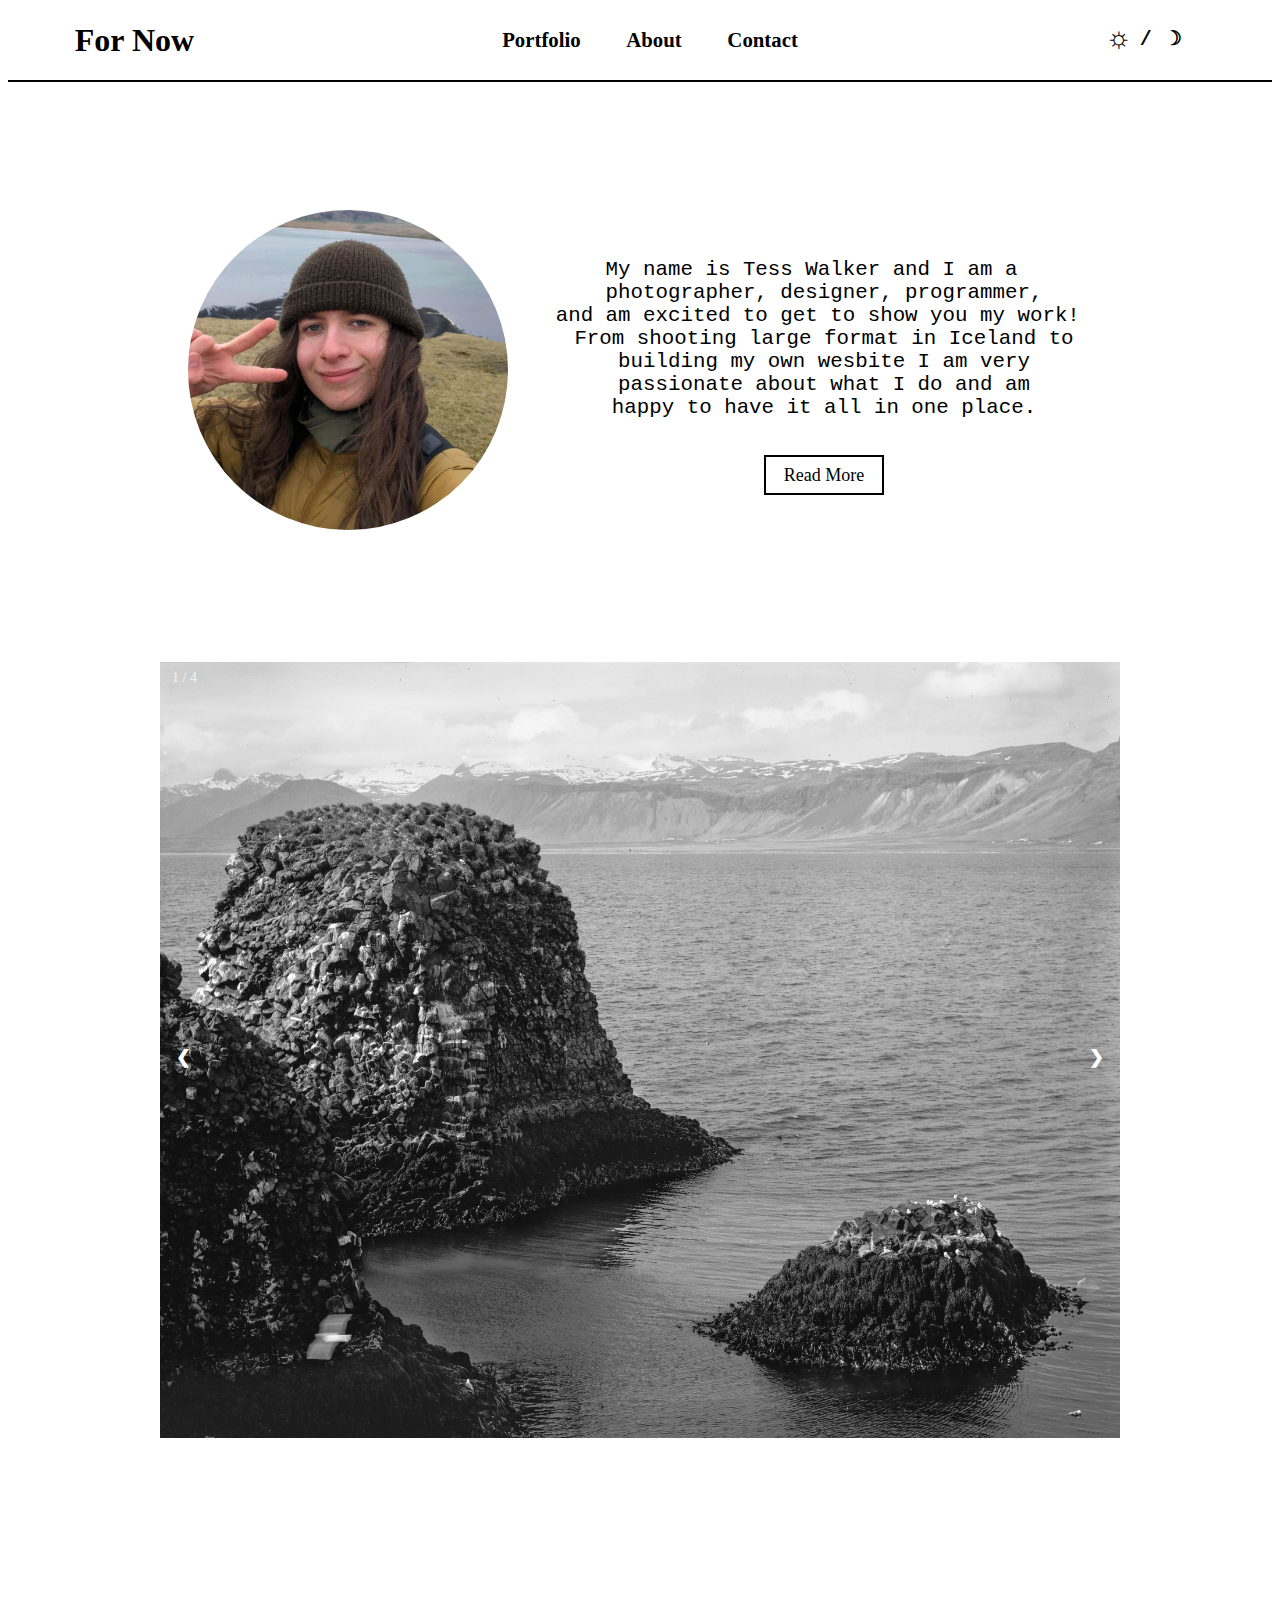
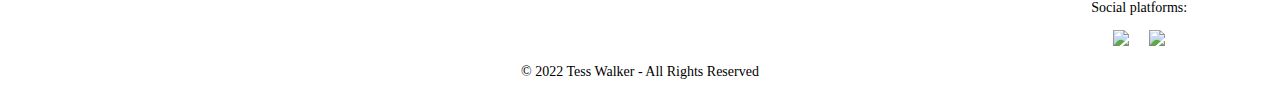
==== index.html @ 21f1e5c9 "I think you spelled something wrong..." ====
<!DOCTYPE html>
<html lang="en">
    <head>
    <style>
            @import url('https://fonts.googleapis.com/css2?family=Noto+Sans:ital,wght@0,300;0,400;0,600;0,700;1,300;1,400;1,600;1,700&display=swap');
        </style> 
        <script type="text/javascript" async src="external.js"></script>
        <meta charset="utf-8">
        <meta http-equiv="X-UA-Compatible" content="IE=edge">
        <meta name="viewport" content="width=device-width, initial-scale=1">
        <title>For Now</title>
        <style>
            @import url(styles/index.css);
        </style>
    </head>
    <body>
        <header>
            <div>
                <h1><a href="index.html">For Now</a></h1>
            </div>
            <div>
                <ul>
                    <li><a href="portfolio.html">Portfolio</a></li>
                    <!-- <li class="link"><a href="posts.html">Posts</a></li> -->
                    <li><a href="about.html">About</a></li>
                    <li><a href="contact.html">Contact</a></li>
                </ul>
            </div>
                <button type="button" class="toggle"><span id="sun-too-small">☼</span> / ☽</button>
        </header>
        <main>
            <div id="me">
                <img id="portrait" src="images/me.jpg" alt="Portrait of myself" title="That's me!" />
            </div>
            <div id="description-me">
                <p>
                    <pre>
My name is Tess Walker and I am a  
photographer, designer, programmer,
and am excited to get to show you my work! 
From shooting large format in Iceland to
building my own wesbite I am very
passionate about what I do and am
happy to have it all in one place.
                    </pre>
                    <a id="read-more" href="about.html"><button class="read-more">Read More</button></a>
                </p>
            </div>
            <div class="slideshow">
                <div class="slide">
                    <div class="numbertext">1 / 4</div>
                    <img src="images/iceland-1.jpg" style="width:60rem; height:48.5rem">
                </div>
                <div class="slide">
                    <div class="numbertext">2 / 4</div>
                    <img src="images/iceland-2.jpg" style="width:60rem; height:48.5rem">
                </div>
                <div class="slide">
                    <div class="numbertext">3 / 4</div>
                    <img src="images/iceland-3.jpg" style="width:60rem; height:48.5rem">
                </div>
                <div class="slide">
                    <div class="numbertext">4 / 4</div>
                    <img src="images/iceland-4.jpg" style="width:60rem; height:48.5rem">
                </div>
                <a class="prev" onclick="plusSlides(-1)">&#10094;</a>
                <a class="next" onclick="plusSlides(1)">&#10095;</a>
            </div>
            <br>
            <script>
                    let slideIndex = 1;
                    showSlides(slideIndex);

                    function plusSlides(n) {
                    showSlides(slideIndex += n);
                    }

                    function currentSlide(n) {
                    showSlides(slideIndex = n);
                    }

                    function showSlides(n) {
                    let i;
                    let slides = document.getElementsByClassName("slide");
                    if (n > slides.length) {slideIndex = 1}
                    if (n < 1) {slideIndex = slides.length}
                    for (i = 0; i < slides.length; i++) {
                        slides[i].style.display = "none";
                    }
                    slides[slideIndex-1].style.display = "block";
                    }
            </script>
        </main>
        <footer>
            <div class="copyright">
                <p>© 2022 Tess Walker - All Rights Reserved</p>
            </div>
            <div class="social">
                <p>Social platforms:</p>
                <a href="https://github.com/gitess2" target="_blank" rel="noopener"><img id="git" src="images/GitHub-Mark-120px-plus.png" style="width:35px"></a>
                <a href="https://instagram.com/haert_walker?igshid=YmMyMTA2M2Y=" target="_blank" rel="noopener"><img id="insta" src="images/Instagram_Glyph_Gradient.png" style="width:35px"></a>
            </div>
        </footer>
    </body>
</html>
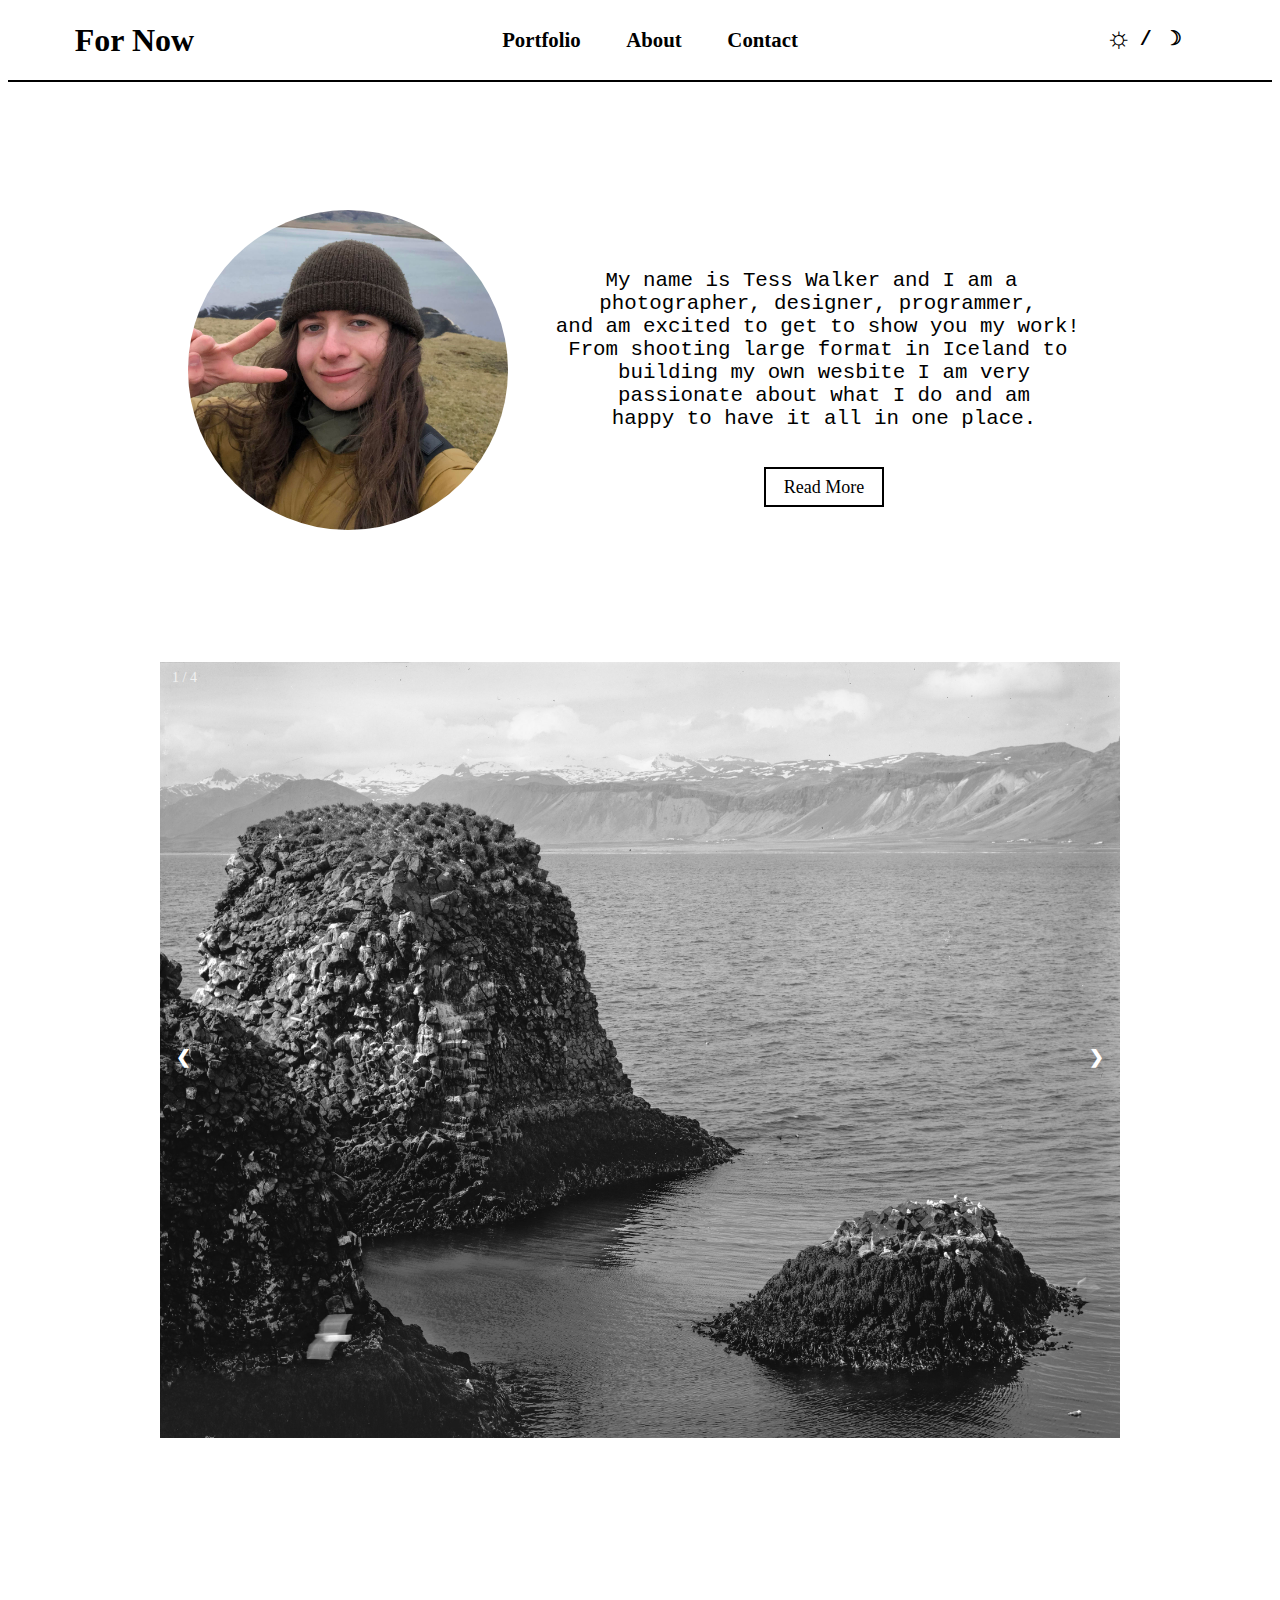
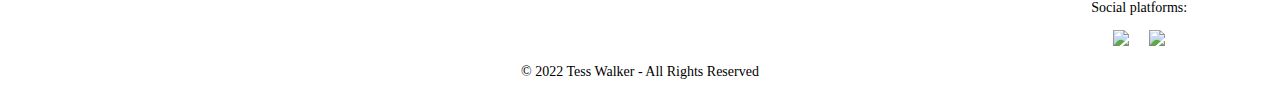
==== commit bab93fa7: "test commit" ====
--- a/index.html
+++ b/index.html
@@ -1,7 +1,7 @@
 <!DOCTYPE html>
 <html lang="en">
     <head>
-    <style>
+        <style>
             @import url('https://fonts.googleapis.com/css2?family=Noto+Sans:ital,wght@0,300;0,400;0,600;0,700;1,300;1,400;1,600;1,700&display=swap');
         </style> 
         <script type="text/javascript" async src="external.js"></script>
@@ -34,11 +34,11 @@
             </div>
             <div id="description-me">
                 <p>
-                    <pre>
+                    <pre> <!--???-->
 My name is Tess Walker and I am a  
-photographer, designer, programmer,
+photographer, designer, programmer, 
 and am excited to get to show you my work! 
-From shooting large format in Iceland to
+From shooting large format in Iceland to 
 building my own wesbite I am very
 passionate about what I do and am
 happy to have it all in one place.
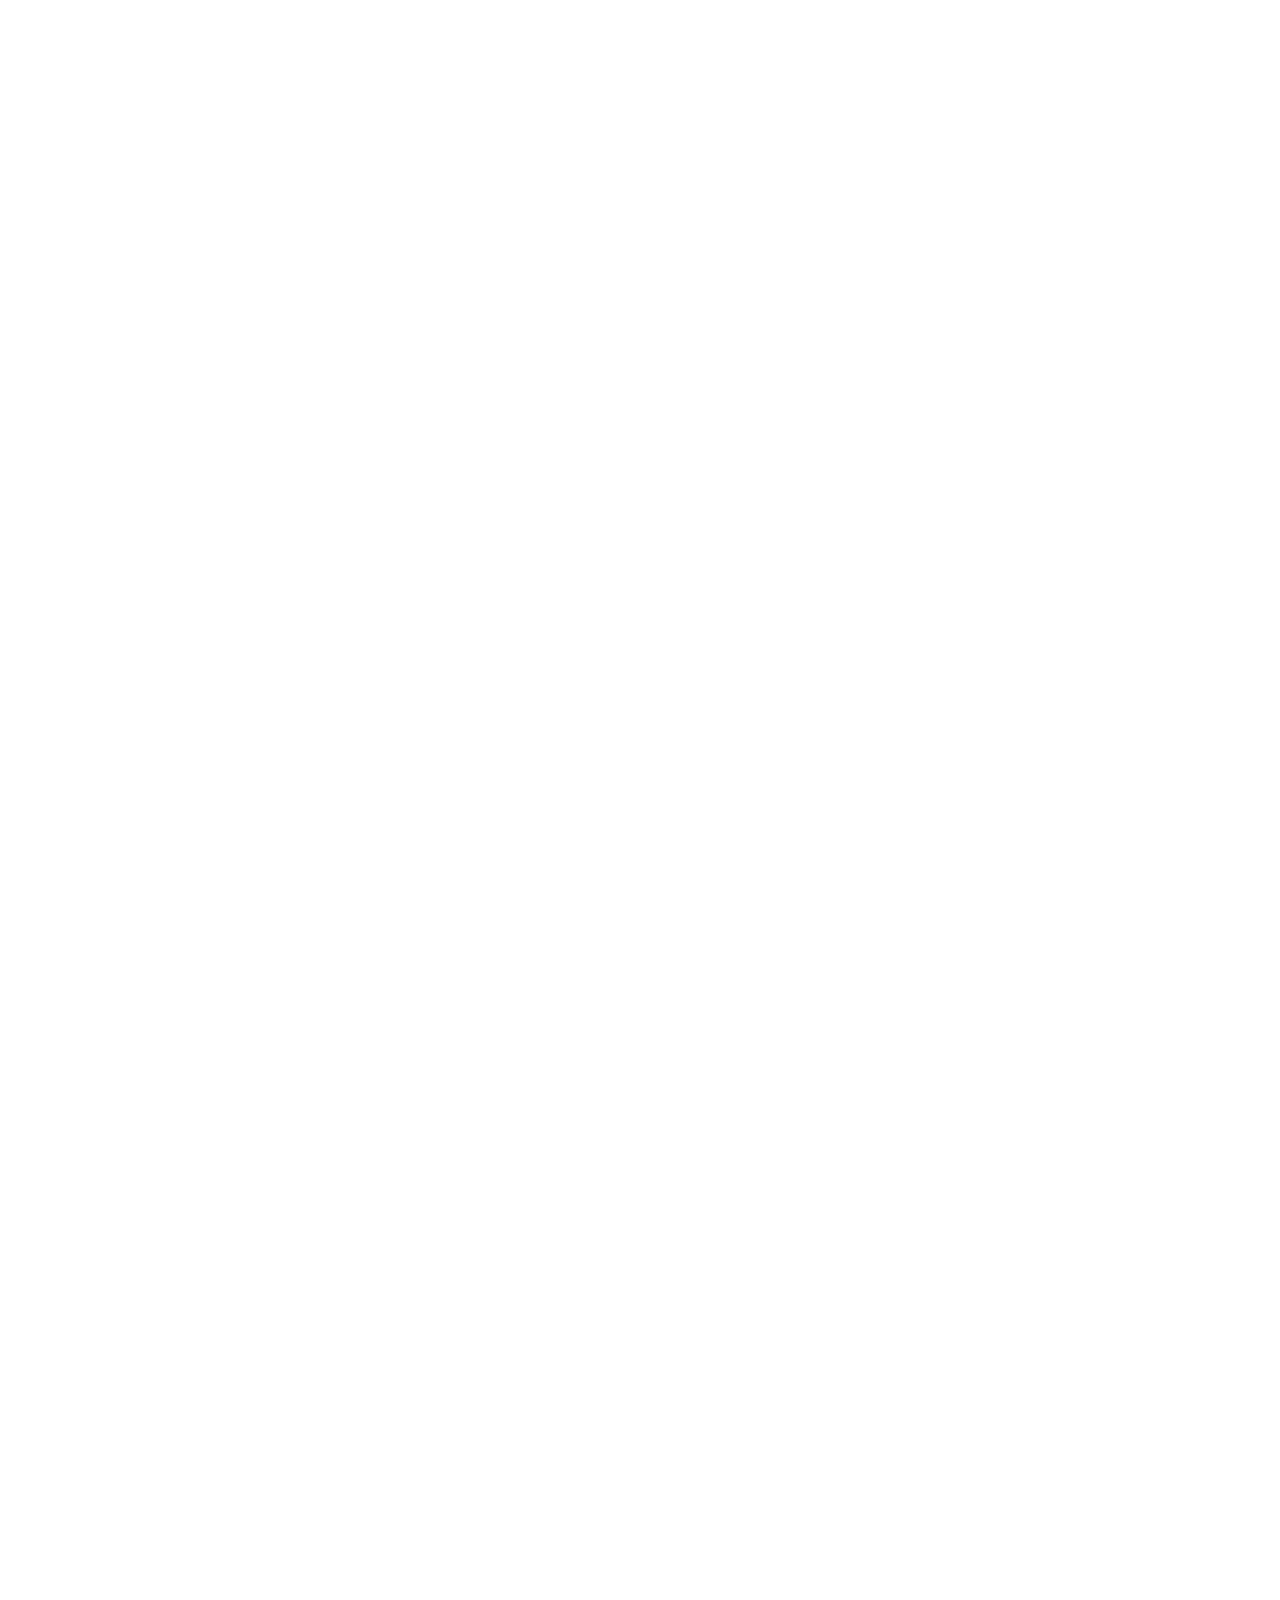
==== commit 62416a55: "here" ====
--- a/index.html
+++ b/index.html
@@ -1,6 +1,8 @@
 <!DOCTYPE html>
 <html lang="en">
     <head>
+        <style>html{visibility: hidden;opacity:0;}</style>
+        <script src="https://use.fontawesome.com/392b5f4151.js"></script>
         <style>
             @import url('https://fonts.googleapis.com/css2?family=Noto+Sans:ital,wght@0,300;0,400;0,600;0,700;1,300;1,400;1,600;1,700&display=swap');
         </style> 
@@ -26,7 +28,7 @@
                     <li><a href="contact.html">Contact</a></li>
                 </ul>
             </div>
-                <button type="button" class="toggle"><span id="sun-too-small">☼</span> / ☽</button>
+                <button type="button" class="toggle"><i class="fa fa-adjust" aria-hidden="true"></i></button>
         </header>
         <main>
             <div id="me">
@@ -34,7 +36,7 @@
             </div>
             <div id="description-me">
                 <p>
-                    <pre> <!--???-->
+                    <pre> <!--Here is where testing succeeded :)-->
 My name is Tess Walker and I am a  
 photographer, designer, programmer, 
 and am excited to get to show you my work! 
@@ -42,6 +44,7 @@
 building my own wesbite I am very
 passionate about what I do and am
 happy to have it all in one place.
+Eat my ass :()
                     </pre>
                     <a id="read-more" href="about.html"><button class="read-more">Read More</button></a>
                 </p>
@@ -70,15 +73,12 @@
             <script>
                     let slideIndex = 1;
                     showSlides(slideIndex);
-
                     function plusSlides(n) {
                     showSlides(slideIndex += n);
                     }
-
                     function currentSlide(n) {
                     showSlides(slideIndex = n);
                     }
-
                     function showSlides(n) {
                     let i;
                     let slides = document.getElementsByClassName("slide");
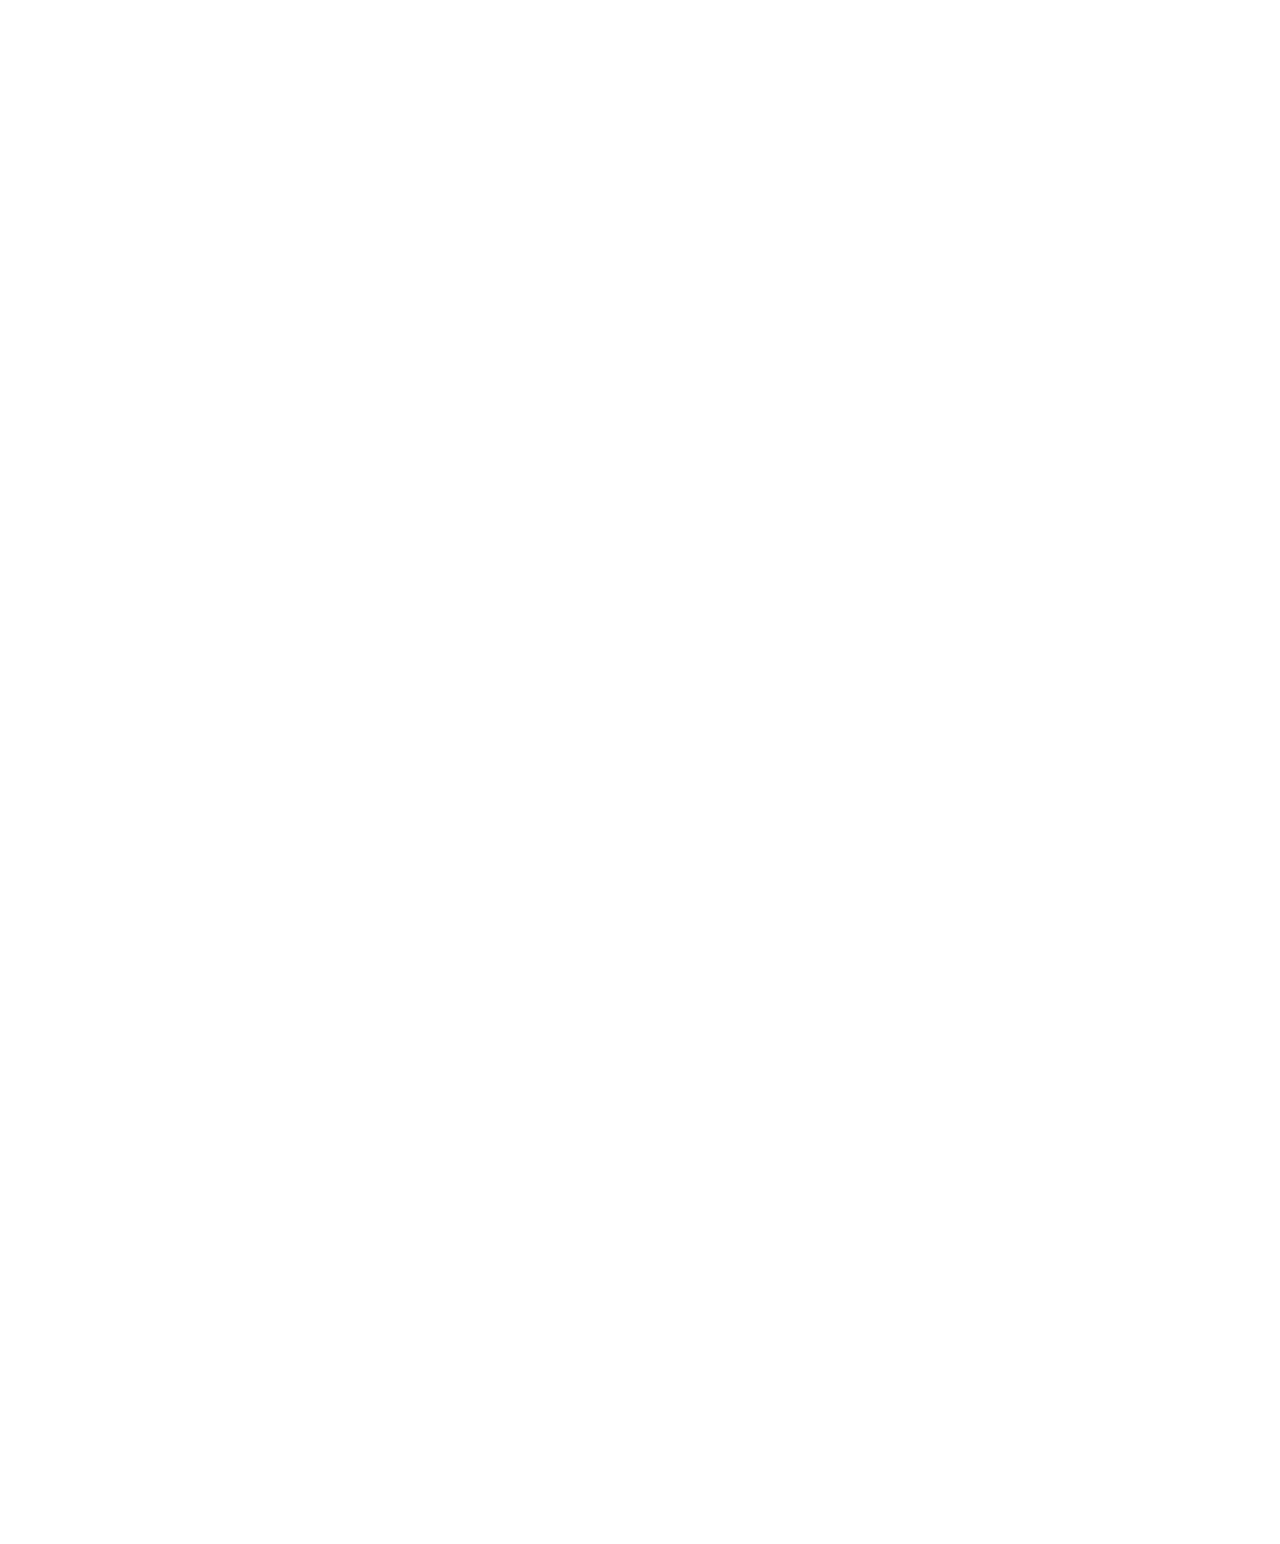
==== commit 29dc211e: "change ur text" ====
--- a/index.html
+++ b/index.html
@@ -14,6 +14,7 @@
         <style>
             @import url(styles/index.css);
         </style>
+        <!--test-->
     </head>
     <body>
         <header>
@@ -32,19 +33,12 @@
         </header>
         <main>
             <div id="me">
-                <img id="portrait" src="images/me.jpg" alt="Portrait of myself" title="That's me!" />
+                <img id="portrait" src="" alt="Portrait of myself" title="That's me!" />
             </div>
             <div id="description-me">
                 <p>
                     <pre> <!--Here is where testing succeeded :)-->
-My name is Tess Walker and I am a  
-photographer, designer, programmer, 
-and am excited to get to show you my work! 
-From shooting large format in Iceland to 
-building my own wesbite I am very
-passionate about what I do and am
-happy to have it all in one place.
-Eat my ass :()
+Put better text here...
                     </pre>
                     <a id="read-more" href="about.html"><button class="read-more">Read More</button></a>
                 </p>
@@ -93,7 +87,7 @@
         </main>
         <footer>
             <div class="copyright">
-                <p>© 2022 Tess Walker - All Rights Reserved</p>
+                <p>© 2023 Tess Walker - All Rights Reserved</p>
             </div>
             <div class="social">
                 <p>Social platforms:</p>
@@ -102,4 +96,4 @@
             </div>
         </footer>
     </body>
-</html>+</html>
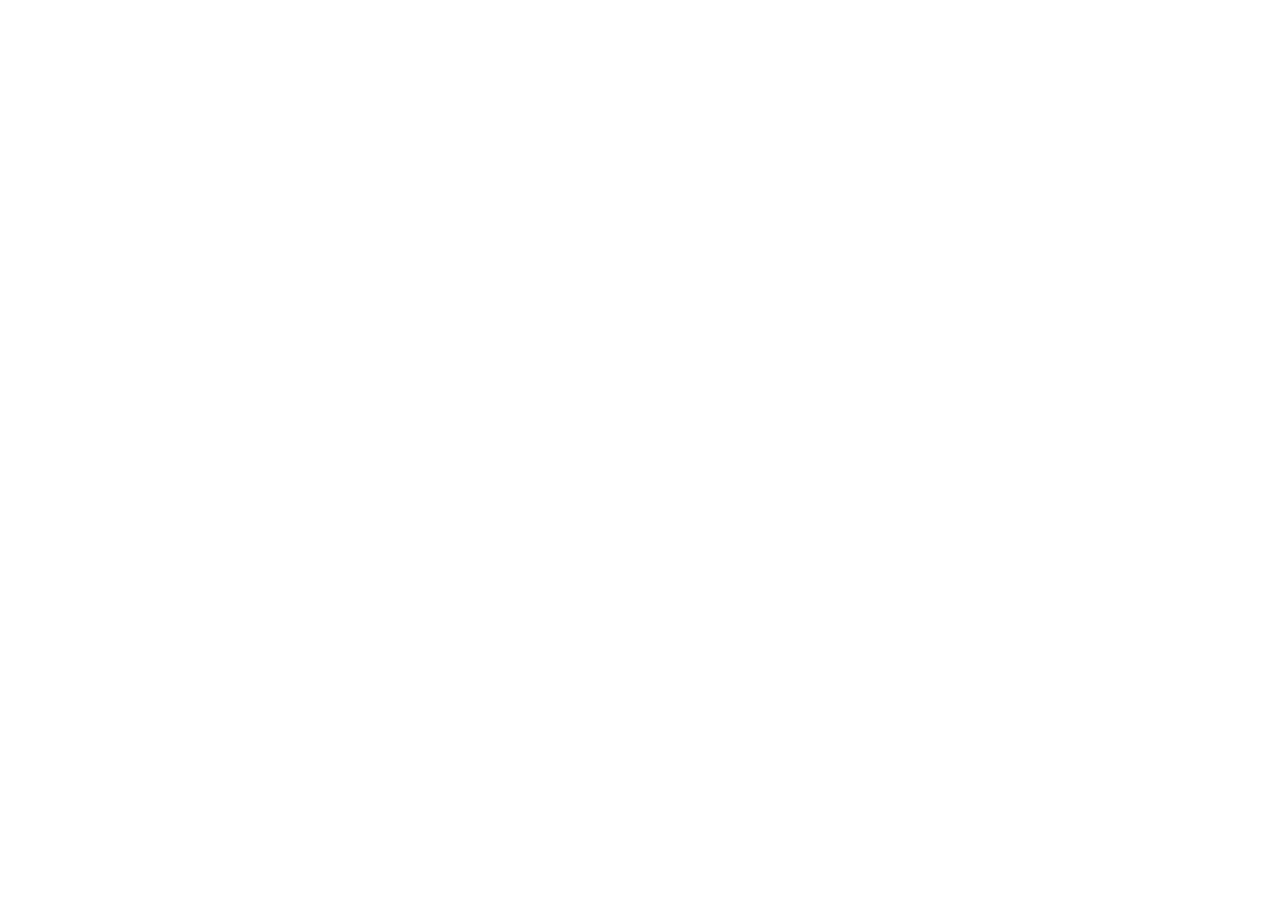
==== commit d409d5df: "TestNET" ====
--- a/index.html
+++ b/index.html
@@ -1,99 +1,11 @@
 <!DOCTYPE html>
 <html lang="en">
-    <head>
-        <style>html{visibility: hidden;opacity:0;}</style>
-        <script src="https://use.fontawesome.com/392b5f4151.js"></script>
-        <style>
-            @import url('https://fonts.googleapis.com/css2?family=Noto+Sans:ital,wght@0,300;0,400;0,600;0,700;1,300;1,400;1,600;1,700&display=swap');
-        </style> 
-        <script type="text/javascript" async src="external.js"></script>
-        <meta charset="utf-8">
-        <meta http-equiv="X-UA-Compatible" content="IE=edge">
-        <meta name="viewport" content="width=device-width, initial-scale=1">
-        <title>For Now</title>
-        <style>
-            @import url(styles/index.css);
-        </style>
-        <!--test-->
-    </head>
-    <body>
-        <header>
-            <div>
-                <h1><a href="index.html">For Now</a></h1>
-            </div>
-            <div>
-                <ul>
-                    <li><a href="portfolio.html">Portfolio</a></li>
-                    <!-- <li class="link"><a href="posts.html">Posts</a></li> -->
-                    <li><a href="about.html">About</a></li>
-                    <li><a href="contact.html">Contact</a></li>
-                </ul>
-            </div>
-                <button type="button" class="toggle"><i class="fa fa-adjust" aria-hidden="true"></i></button>
-        </header>
-        <main>
-            <div id="me">
-                <img id="portrait" src="" alt="Portrait of myself" title="That's me!" />
-            </div>
-            <div id="description-me">
-                <p>
-                    <pre> <!--Here is where testing succeeded :)-->
-Put better text here...
-                    </pre>
-                    <a id="read-more" href="about.html"><button class="read-more">Read More</button></a>
-                </p>
-            </div>
-            <div class="slideshow">
-                <div class="slide">
-                    <div class="numbertext">1 / 4</div>
-                    <img src="images/iceland-1.jpg" style="width:60rem; height:48.5rem">
-                </div>
-                <div class="slide">
-                    <div class="numbertext">2 / 4</div>
-                    <img src="images/iceland-2.jpg" style="width:60rem; height:48.5rem">
-                </div>
-                <div class="slide">
-                    <div class="numbertext">3 / 4</div>
-                    <img src="images/iceland-3.jpg" style="width:60rem; height:48.5rem">
-                </div>
-                <div class="slide">
-                    <div class="numbertext">4 / 4</div>
-                    <img src="images/iceland-4.jpg" style="width:60rem; height:48.5rem">
-                </div>
-                <a class="prev" onclick="plusSlides(-1)">&#10094;</a>
-                <a class="next" onclick="plusSlides(1)">&#10095;</a>
-            </div>
-            <br>
-            <script>
-                    let slideIndex = 1;
-                    showSlides(slideIndex);
-                    function plusSlides(n) {
-                    showSlides(slideIndex += n);
-                    }
-                    function currentSlide(n) {
-                    showSlides(slideIndex = n);
-                    }
-                    function showSlides(n) {
-                    let i;
-                    let slides = document.getElementsByClassName("slide");
-                    if (n > slides.length) {slideIndex = 1}
-                    if (n < 1) {slideIndex = slides.length}
-                    for (i = 0; i < slides.length; i++) {
-                        slides[i].style.display = "none";
-                    }
-                    slides[slideIndex-1].style.display = "block";
-                    }
-            </script>
-        </main>
-        <footer>
-            <div class="copyright">
-                <p>© 2023 Tess Walker - All Rights Reserved</p>
-            </div>
-            <div class="social">
-                <p>Social platforms:</p>
-                <a href="https://github.com/gitess2" target="_blank" rel="noopener"><img id="git" src="images/GitHub-Mark-120px-plus.png" style="width:35px"></a>
-                <a href="https://instagram.com/haert_walker?igshid=YmMyMTA2M2Y=" target="_blank" rel="noopener"><img id="insta" src="images/Instagram_Glyph_Gradient.png" style="width:35px"></a>
-            </div>
-        </footer>
-    </body>
-</html>
+<head>
+    <meta charset="UTF-8">
+    <meta http-equiv="X-UA-Compatible" content="IE=edge">
+    <meta name="viewport" content="width=device-width, initial-scale=1.0">
+    <title>TestNET</title>
+</head>
+<body>
+</body>
+</html>